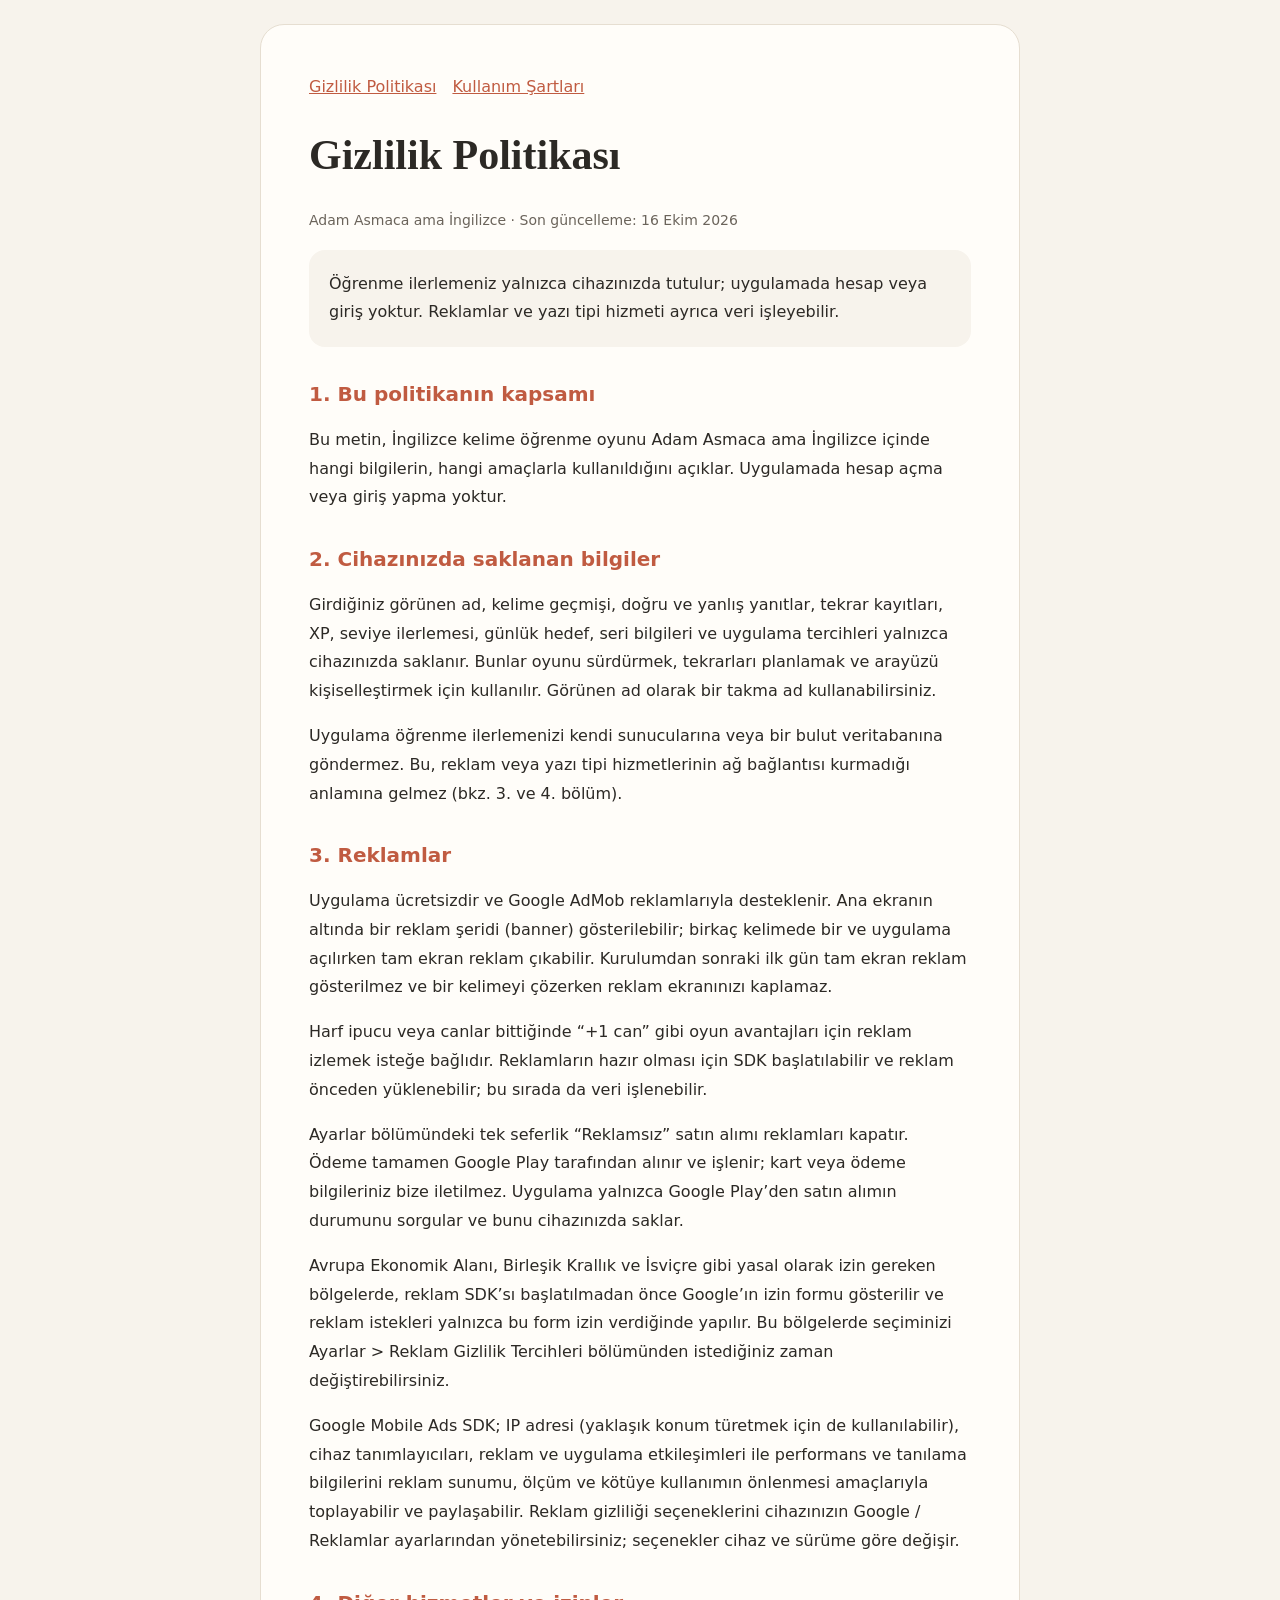
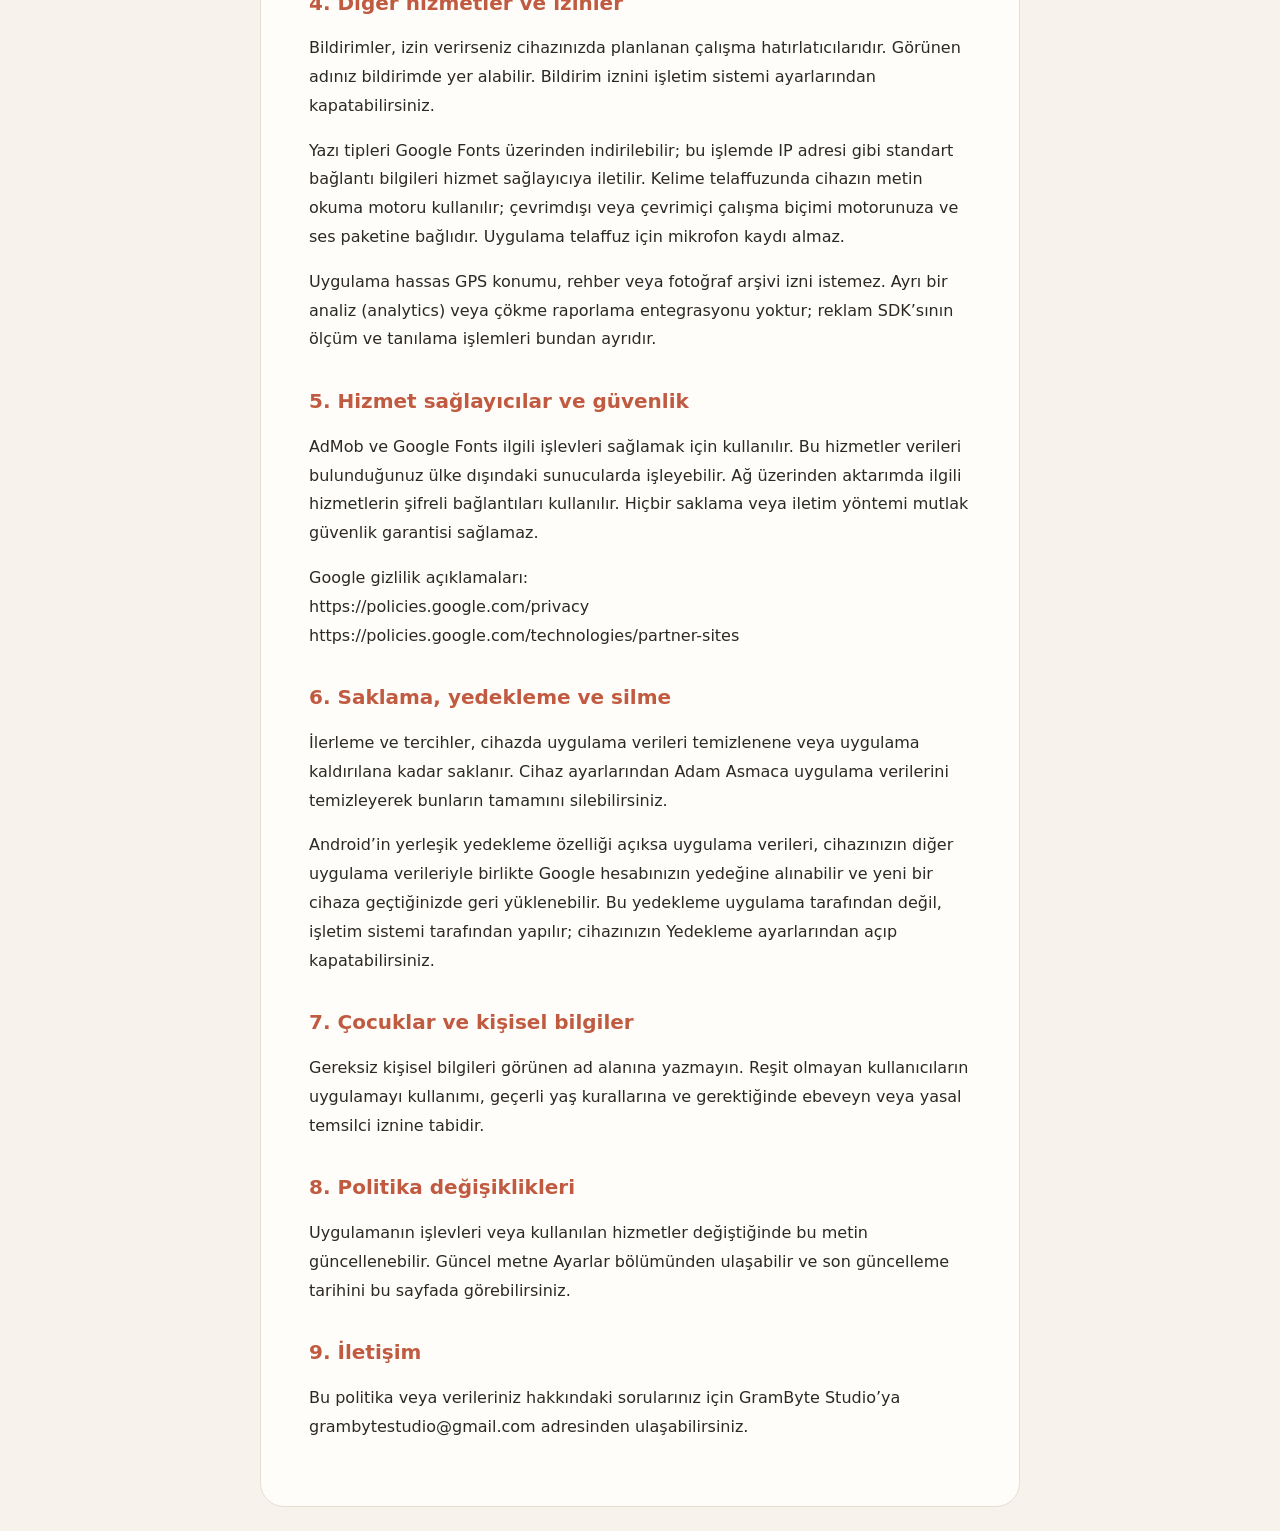
==== adam-asmaca/gizlilik.html @ 8c563425 "Adam asmaca gizlilik ve kullanım şartları" ====
<!DOCTYPE html>
<html lang="tr">
<head>
<meta charset="utf-8">
<meta name="viewport" content="width=device-width, initial-scale=1">
<title>Gizlilik Politikası — Adam Asmaca ama İngilizce</title>
<style>
:root { color-scheme: light dark; --bg:#f7f3ec; --paper:#fffdf9; --ink:#2c2925; --muted:#6b645b; --accent:#c05b41; --line:#e6ded1; }
@media(prefers-color-scheme:dark) { :root { --bg:#1a1714; --paper:#242019; --ink:#f3ede4; --muted:#b7ac9e; --accent:#f2a48f; --line:#3a332b; } }
* { box-sizing:border-box; }
body { margin:0; padding:24px 16px; background:var(--bg); color:var(--ink); font-family:system-ui,sans-serif; line-height:1.8; }
main { max-width:760px; margin:auto; padding:clamp(20px,5vw,48px); border:1px solid var(--line); border-radius:24px; background:var(--paper); }
h1 { font-family:Georgia,serif; font-size:clamp(28px,6vw,42px); line-height:1.2; }
h2 { font-size:20px; line-height:1.5; margin-top:32px; color:var(--accent); }
p { overflow-wrap:anywhere; }
nav { display:flex; flex-wrap:wrap; gap:16px; }
a { color:var(--accent); }
.date { color:var(--muted); font-size:14px; }
.summary { background:var(--bg); border-radius:16px; padding:20px; }
</style>
</head>
<body><main>
<nav aria-label="Yasal belgeler"><a href="gizlilik.html">Gizlilik Politikası</a><a href="kullanim-sartlari.html">Kullanım Şartları</a></nav>
<h1>Gizlilik Politikası</h1>
<p class="date">Adam Asmaca ama İngilizce · Son güncelleme: 16 Ekim 2026</p>
<p class="summary">Öğrenme ilerlemeniz yalnızca cihazınızda tutulur; uygulamada hesap veya giriş yoktur. Reklamlar ve yazı tipi hizmeti ayrıca veri işleyebilir.</p>
<section><h2>1. Bu politikanın kapsamı</h2><p>Bu metin, İngilizce kelime öğrenme oyunu Adam Asmaca ama İngilizce içinde hangi bilgilerin, hangi amaçlarla kullanıldığını açıklar. Uygulamada hesap açma veya giriş yapma yoktur.</p></section>
<section><h2>2. Cihazınızda saklanan bilgiler</h2><p>Girdiğiniz görünen ad, kelime geçmişi, doğru ve yanlış yanıtlar, tekrar kayıtları, XP, seviye ilerlemesi, günlük hedef, seri bilgileri ve uygulama tercihleri yalnızca cihazınızda saklanır. Bunlar oyunu sürdürmek, tekrarları planlamak ve arayüzü kişiselleştirmek için kullanılır. Görünen ad olarak bir takma ad kullanabilirsiniz.</p>
<p>Uygulama öğrenme ilerlemenizi kendi sunucularına veya bir bulut veritabanına göndermez. Bu, reklam veya yazı tipi hizmetlerinin ağ bağlantısı kurmadığı anlamına gelmez (bkz. 3. ve 4. bölüm).</p></section>
<section><h2>3. Reklamlar</h2><p>Uygulama ücretsizdir ve Google AdMob reklamlarıyla desteklenir. Ana ekranın altında bir reklam şeridi (banner) gösterilebilir; birkaç kelimede bir ve uygulama açılırken tam ekran reklam çıkabilir. Kurulumdan sonraki ilk gün tam ekran reklam gösterilmez ve bir kelimeyi çözerken reklam ekranınızı kaplamaz.</p>
<p>Harf ipucu veya canlar bittiğinde “+1 can” gibi oyun avantajları için reklam izlemek isteğe bağlıdır. Reklamların hazır olması için SDK başlatılabilir ve reklam önceden yüklenebilir; bu sırada da veri işlenebilir.</p>
<p>Ayarlar bölümündeki tek seferlik “Reklamsız” satın alımı reklamları kapatır. Ödeme tamamen Google Play tarafından alınır ve işlenir; kart veya ödeme bilgileriniz bize iletilmez. Uygulama yalnızca Google Play’den satın alımın durumunu sorgular ve bunu cihazınızda saklar.</p>
<p>Avrupa Ekonomik Alanı, Birleşik Krallık ve İsviçre gibi yasal olarak izin gereken bölgelerde, reklam SDK’sı başlatılmadan önce Google’ın izin formu gösterilir ve reklam istekleri yalnızca bu form izin verdiğinde yapılır. Bu bölgelerde seçiminizi Ayarlar &gt; Reklam Gizlilik Tercihleri bölümünden istediğiniz zaman değiştirebilirsiniz.</p>
<p>Google Mobile Ads SDK; IP adresi (yaklaşık konum türetmek için de kullanılabilir), cihaz tanımlayıcıları, reklam ve uygulama etkileşimleri ile performans ve tanılama bilgilerini reklam sunumu, ölçüm ve kötüye kullanımın önlenmesi amaçlarıyla toplayabilir ve paylaşabilir. Reklam gizliliği seçeneklerini cihazınızın Google &#47; Reklamlar ayarlarından yönetebilirsiniz; seçenekler cihaz ve sürüme göre değişir.</p></section>
<section><h2>4. Diğer hizmetler ve izinler</h2><p>Bildirimler, izin verirseniz cihazınızda planlanan çalışma hatırlatıcılarıdır. Görünen adınız bildirimde yer alabilir. Bildirim iznini işletim sistemi ayarlarından kapatabilirsiniz.</p>
<p>Yazı tipleri Google Fonts üzerinden indirilebilir; bu işlemde IP adresi gibi standart bağlantı bilgileri hizmet sağlayıcıya iletilir. Kelime telaffuzunda cihazın metin okuma motoru kullanılır; çevrimdışı veya çevrimiçi çalışma biçimi motorunuza ve ses paketine bağlıdır. Uygulama telaffuz için mikrofon kaydı almaz.</p>
<p>Uygulama hassas GPS konumu, rehber veya fotoğraf arşivi izni istemez. Ayrı bir analiz (analytics) veya çökme raporlama entegrasyonu yoktur; reklam SDK’sının ölçüm ve tanılama işlemleri bundan ayrıdır.</p></section>
<section><h2>5. Hizmet sağlayıcılar ve güvenlik</h2><p>AdMob ve Google Fonts ilgili işlevleri sağlamak için kullanılır. Bu hizmetler verileri bulunduğunuz ülke dışındaki sunucularda işleyebilir. Ağ üzerinden aktarımda ilgili hizmetlerin şifreli bağlantıları kullanılır. Hiçbir saklama veya iletim yöntemi mutlak güvenlik garantisi sağlamaz.</p>
<p>Google gizlilik açıklamaları:<br>https:&#47;&#47;policies.google.com&#47;privacy<br>https:&#47;&#47;policies.google.com&#47;technologies&#47;partner-sites</p></section>
<section><h2>6. Saklama, yedekleme ve silme</h2><p>İlerleme ve tercihler, cihazda uygulama verileri temizlenene veya uygulama kaldırılana kadar saklanır. Cihaz ayarlarından Adam Asmaca uygulama verilerini temizleyerek bunların tamamını silebilirsiniz.</p>
<p>Android’in yerleşik yedekleme özelliği açıksa uygulama verileri, cihazınızın diğer uygulama verileriyle birlikte Google hesabınızın yedeğine alınabilir ve yeni bir cihaza geçtiğinizde geri yüklenebilir. Bu yedekleme uygulama tarafından değil, işletim sistemi tarafından yapılır; cihazınızın Yedekleme ayarlarından açıp kapatabilirsiniz.</p></section>
<section><h2>7. Çocuklar ve kişisel bilgiler</h2><p>Gereksiz kişisel bilgileri görünen ad alanına yazmayın. Reşit olmayan kullanıcıların uygulamayı kullanımı, geçerli yaş kurallarına ve gerektiğinde ebeveyn veya yasal temsilci iznine tabidir.</p></section>
<section><h2>8. Politika değişiklikleri</h2><p>Uygulamanın işlevleri veya kullanılan hizmetler değiştiğinde bu metin güncellenebilir. Güncel metne Ayarlar bölümünden ulaşabilir ve son güncelleme tarihini bu sayfada görebilirsiniz.</p></section>
<section><h2>9. İletişim</h2><p>Bu politika veya verileriniz hakkındaki sorularınız için GramByte Studio’ya grambytestudio@gmail.com adresinden ulaşabilirsiniz.</p></section>
</main></body></html>
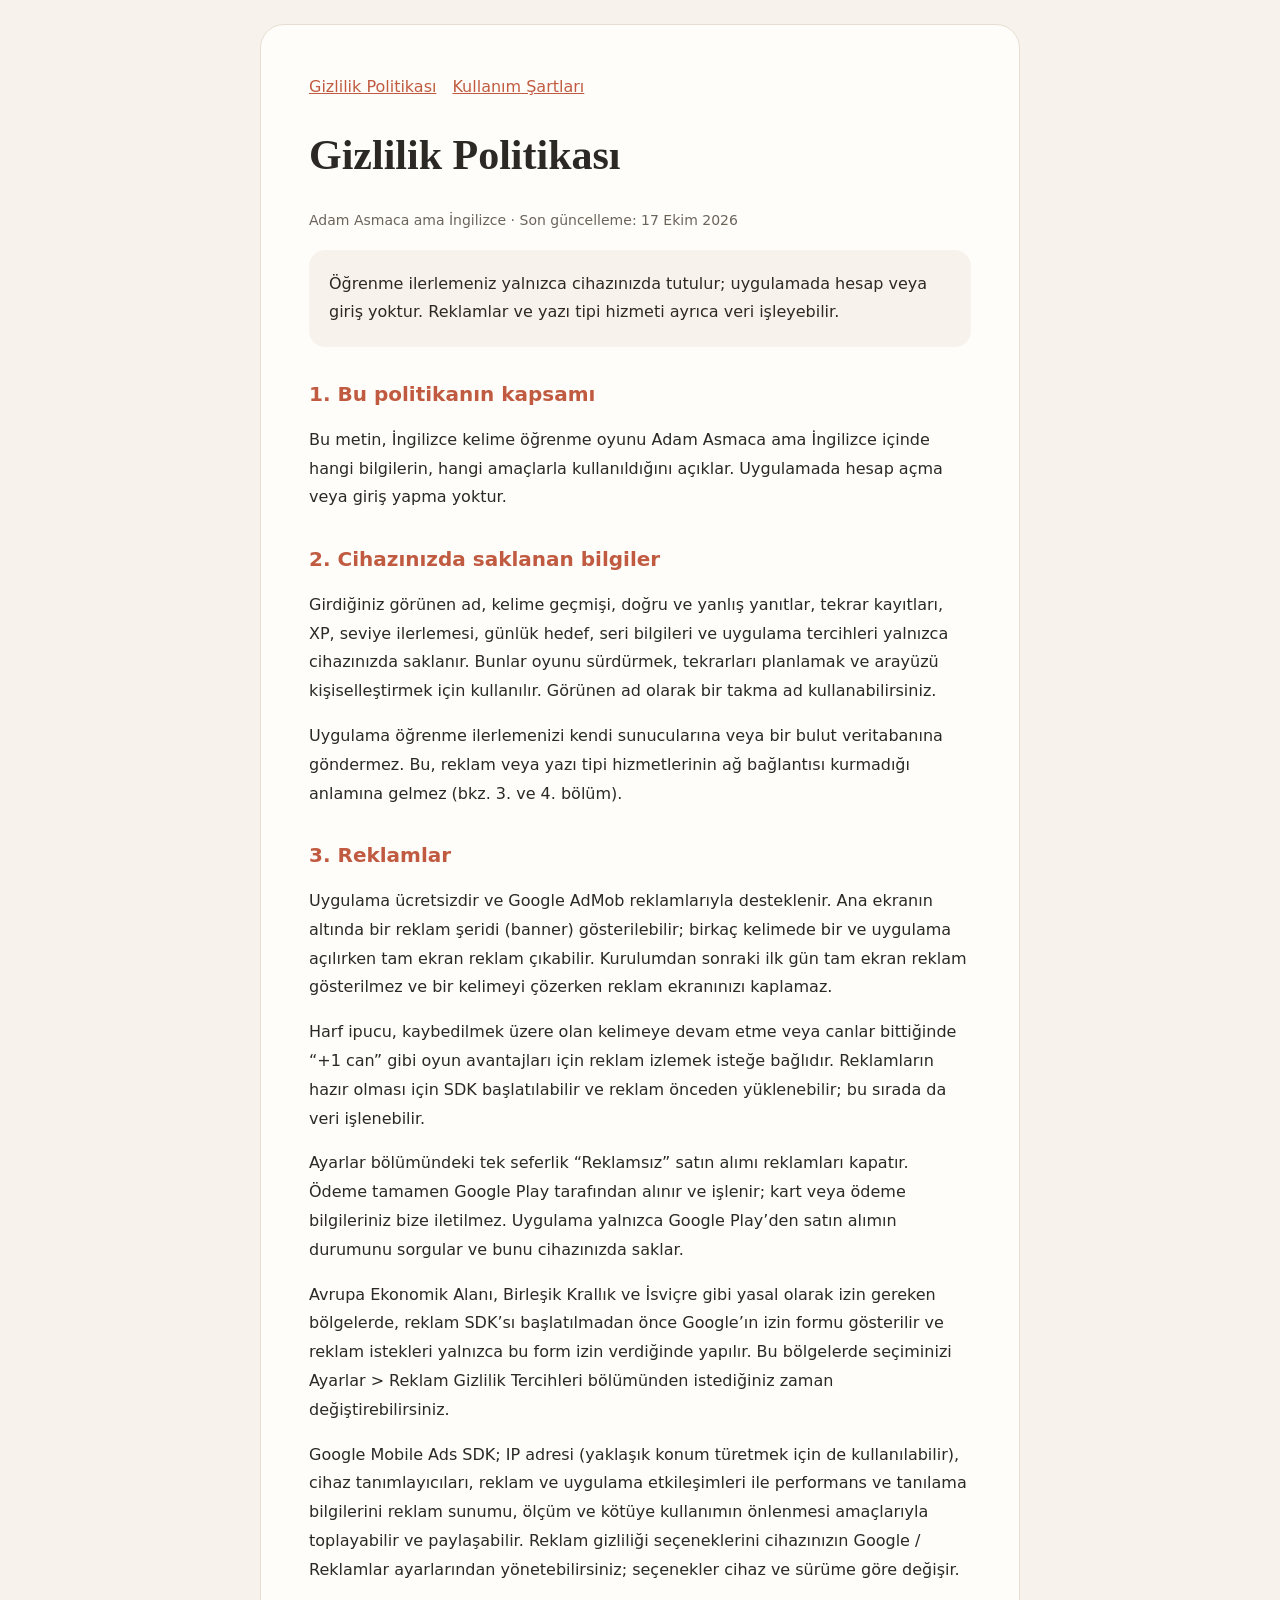
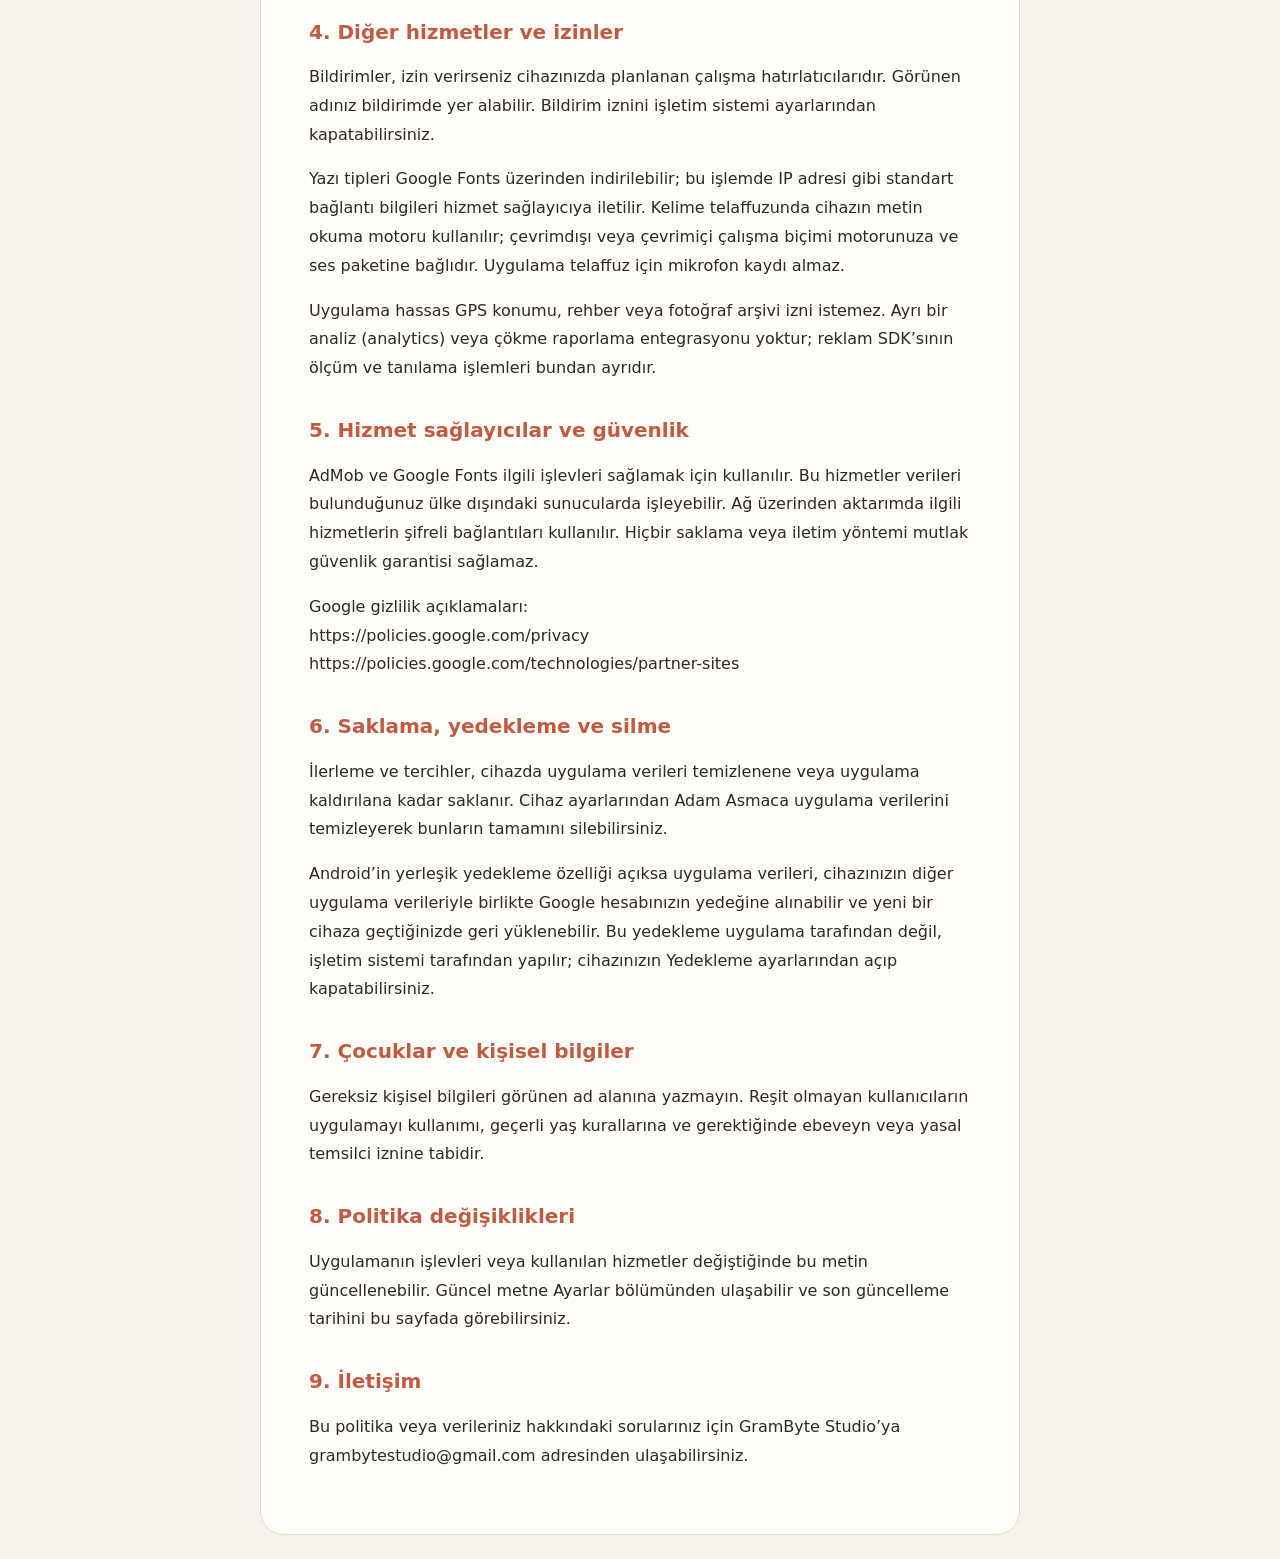
==== commit c7498de9: "Adam Asmaca gizlilik ve kullanım şartlarını güncelle (17 Ekim 2026)" ====
--- a/adam-asmaca/gizlilik.html
+++ b/adam-asmaca/gizlilik.html
@@ -22,13 +22,13 @@
 <body><main>
 <nav aria-label="Yasal belgeler"><a href="gizlilik.html">Gizlilik Politikası</a><a href="kullanim-sartlari.html">Kullanım Şartları</a></nav>
 <h1>Gizlilik Politikası</h1>
-<p class="date">Adam Asmaca ama İngilizce · Son güncelleme: 16 Ekim 2026</p>
+<p class="date">Adam Asmaca ama İngilizce · Son güncelleme: 17 Ekim 2026</p>
 <p class="summary">Öğrenme ilerlemeniz yalnızca cihazınızda tutulur; uygulamada hesap veya giriş yoktur. Reklamlar ve yazı tipi hizmeti ayrıca veri işleyebilir.</p>
 <section><h2>1. Bu politikanın kapsamı</h2><p>Bu metin, İngilizce kelime öğrenme oyunu Adam Asmaca ama İngilizce içinde hangi bilgilerin, hangi amaçlarla kullanıldığını açıklar. Uygulamada hesap açma veya giriş yapma yoktur.</p></section>
 <section><h2>2. Cihazınızda saklanan bilgiler</h2><p>Girdiğiniz görünen ad, kelime geçmişi, doğru ve yanlış yanıtlar, tekrar kayıtları, XP, seviye ilerlemesi, günlük hedef, seri bilgileri ve uygulama tercihleri yalnızca cihazınızda saklanır. Bunlar oyunu sürdürmek, tekrarları planlamak ve arayüzü kişiselleştirmek için kullanılır. Görünen ad olarak bir takma ad kullanabilirsiniz.</p>
 <p>Uygulama öğrenme ilerlemenizi kendi sunucularına veya bir bulut veritabanına göndermez. Bu, reklam veya yazı tipi hizmetlerinin ağ bağlantısı kurmadığı anlamına gelmez (bkz. 3. ve 4. bölüm).</p></section>
 <section><h2>3. Reklamlar</h2><p>Uygulama ücretsizdir ve Google AdMob reklamlarıyla desteklenir. Ana ekranın altında bir reklam şeridi (banner) gösterilebilir; birkaç kelimede bir ve uygulama açılırken tam ekran reklam çıkabilir. Kurulumdan sonraki ilk gün tam ekran reklam gösterilmez ve bir kelimeyi çözerken reklam ekranınızı kaplamaz.</p>
-<p>Harf ipucu veya canlar bittiğinde “+1 can” gibi oyun avantajları için reklam izlemek isteğe bağlıdır. Reklamların hazır olması için SDK başlatılabilir ve reklam önceden yüklenebilir; bu sırada da veri işlenebilir.</p>
+<p>Harf ipucu, kaybedilmek üzere olan kelimeye devam etme veya canlar bittiğinde “+1 can” gibi oyun avantajları için reklam izlemek isteğe bağlıdır. Reklamların hazır olması için SDK başlatılabilir ve reklam önceden yüklenebilir; bu sırada da veri işlenebilir.</p>
 <p>Ayarlar bölümündeki tek seferlik “Reklamsız” satın alımı reklamları kapatır. Ödeme tamamen Google Play tarafından alınır ve işlenir; kart veya ödeme bilgileriniz bize iletilmez. Uygulama yalnızca Google Play’den satın alımın durumunu sorgular ve bunu cihazınızda saklar.</p>
 <p>Avrupa Ekonomik Alanı, Birleşik Krallık ve İsviçre gibi yasal olarak izin gereken bölgelerde, reklam SDK’sı başlatılmadan önce Google’ın izin formu gösterilir ve reklam istekleri yalnızca bu form izin verdiğinde yapılır. Bu bölgelerde seçiminizi Ayarlar &gt; Reklam Gizlilik Tercihleri bölümünden istediğiniz zaman değiştirebilirsiniz.</p>
 <p>Google Mobile Ads SDK; IP adresi (yaklaşık konum türetmek için de kullanılabilir), cihaz tanımlayıcıları, reklam ve uygulama etkileşimleri ile performans ve tanılama bilgilerini reklam sunumu, ölçüm ve kötüye kullanımın önlenmesi amaçlarıyla toplayabilir ve paylaşabilir. Reklam gizliliği seçeneklerini cihazınızın Google &#47; Reklamlar ayarlarından yönetebilirsiniz; seçenekler cihaz ve sürüme göre değişir.</p></section>
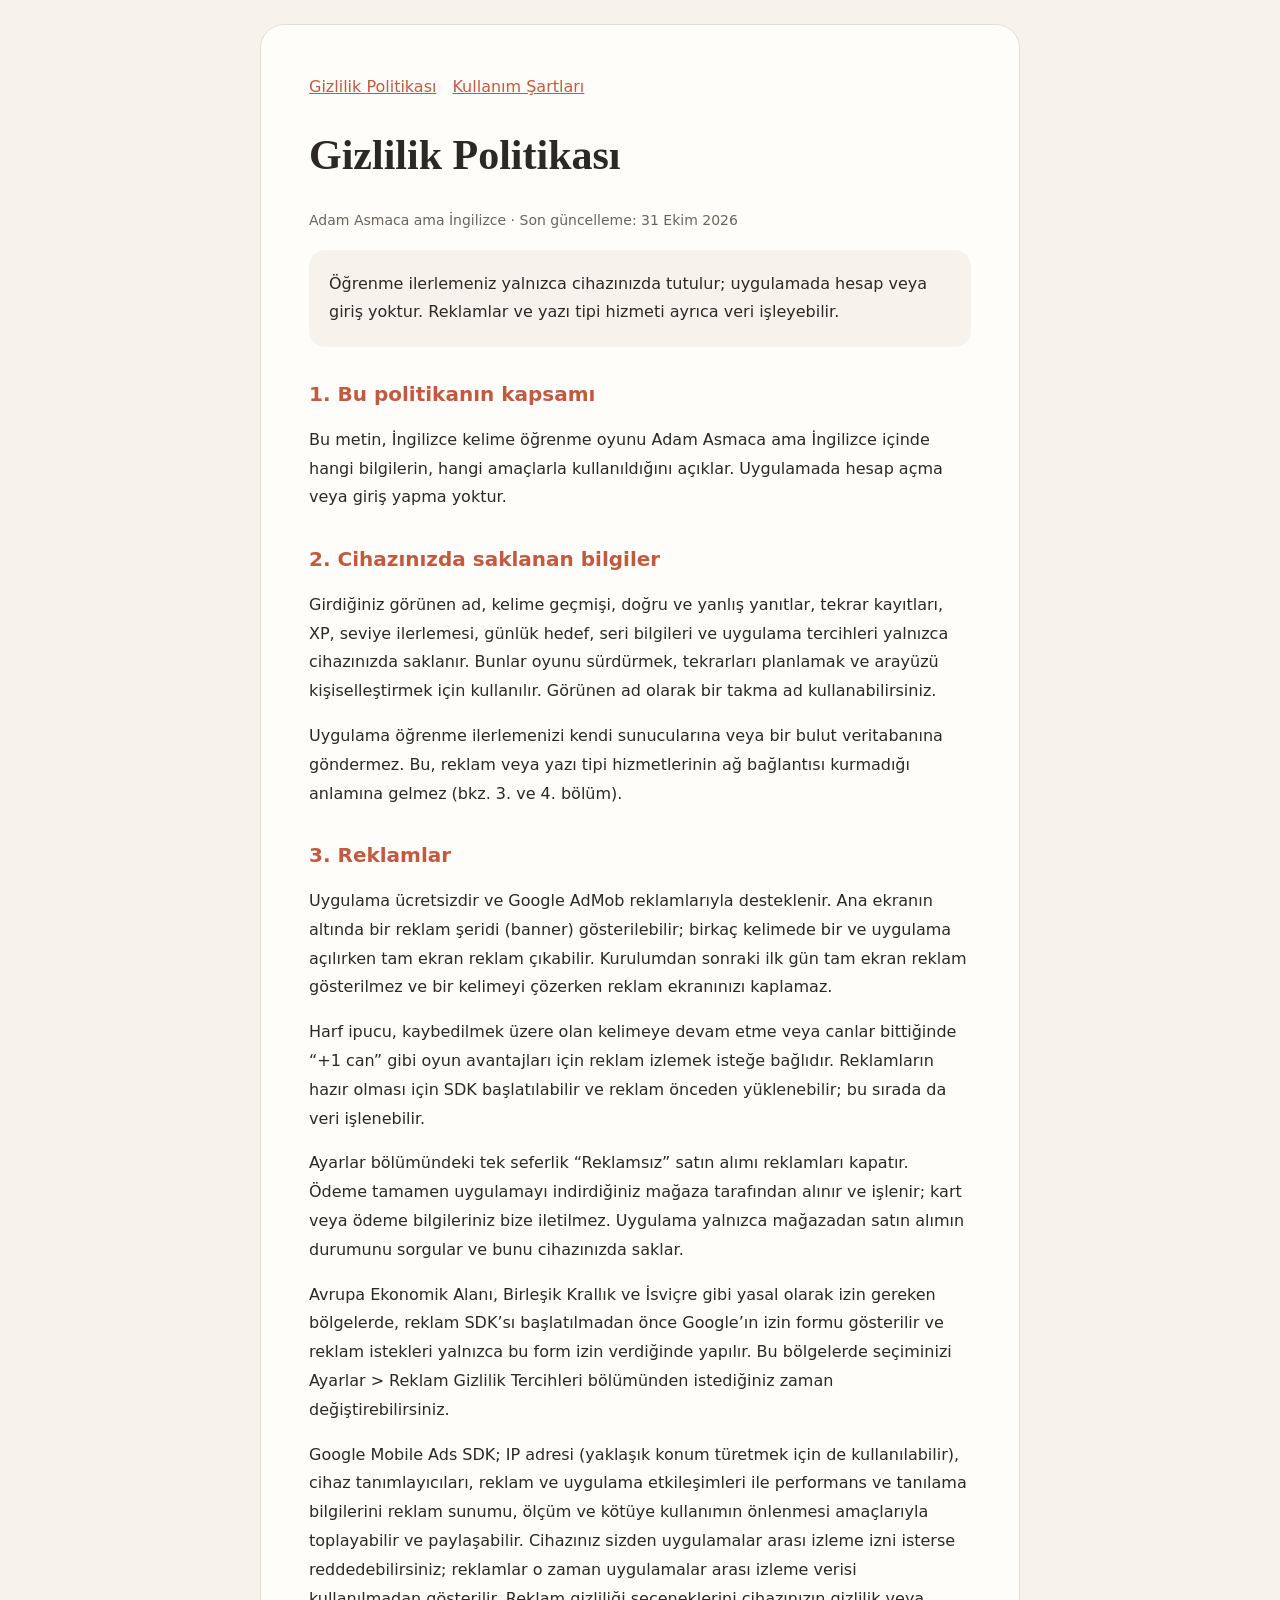
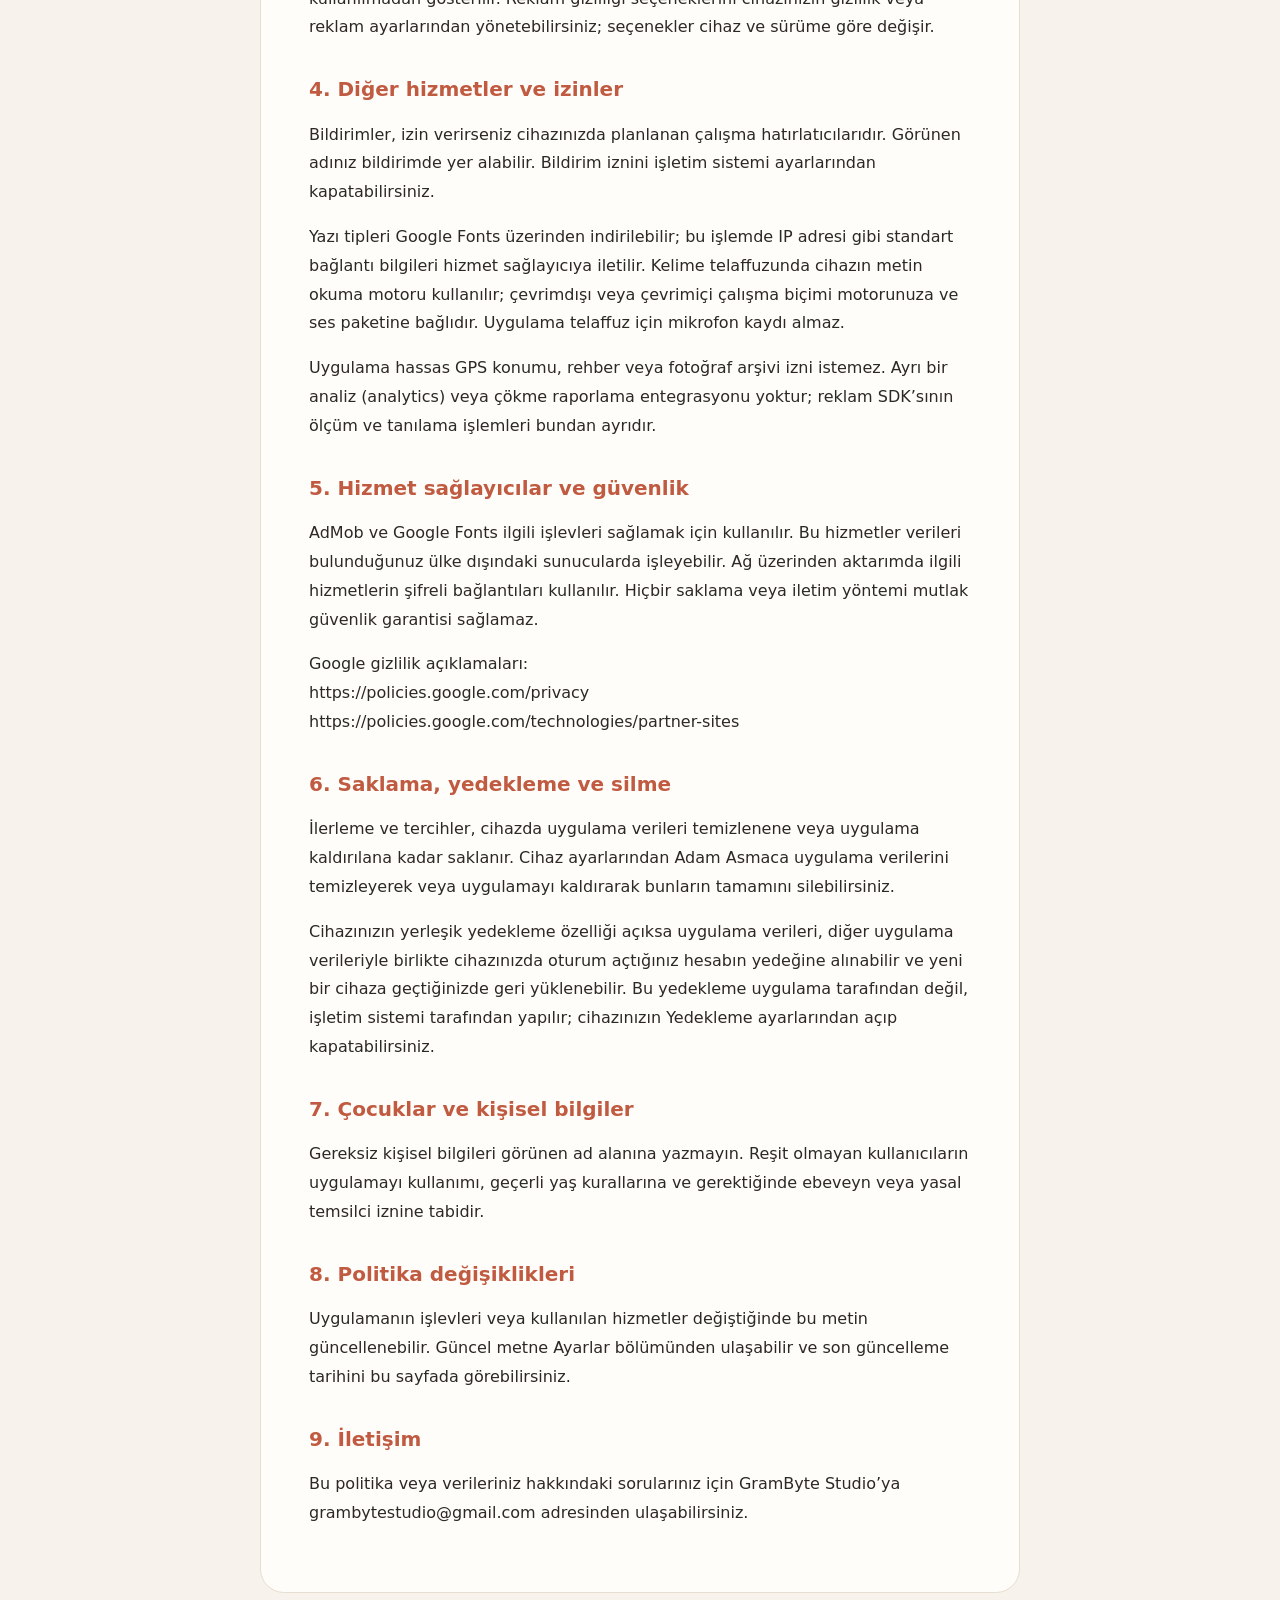
==== commit 236a25e1: "Adam Asmaca gizlilik ve kullanım şartlarını güncelle (31 Ekim 2026)" ====
--- a/adam-asmaca/gizlilik.html
+++ b/adam-asmaca/gizlilik.html
@@ -22,23 +22,23 @@
 <body><main>
 <nav aria-label="Yasal belgeler"><a href="gizlilik.html">Gizlilik Politikası</a><a href="kullanim-sartlari.html">Kullanım Şartları</a></nav>
 <h1>Gizlilik Politikası</h1>
-<p class="date">Adam Asmaca ama İngilizce · Son güncelleme: 17 Ekim 2026</p>
+<p class="date">Adam Asmaca ama İngilizce · Son güncelleme: 31 Ekim 2026</p>
 <p class="summary">Öğrenme ilerlemeniz yalnızca cihazınızda tutulur; uygulamada hesap veya giriş yoktur. Reklamlar ve yazı tipi hizmeti ayrıca veri işleyebilir.</p>
 <section><h2>1. Bu politikanın kapsamı</h2><p>Bu metin, İngilizce kelime öğrenme oyunu Adam Asmaca ama İngilizce içinde hangi bilgilerin, hangi amaçlarla kullanıldığını açıklar. Uygulamada hesap açma veya giriş yapma yoktur.</p></section>
 <section><h2>2. Cihazınızda saklanan bilgiler</h2><p>Girdiğiniz görünen ad, kelime geçmişi, doğru ve yanlış yanıtlar, tekrar kayıtları, XP, seviye ilerlemesi, günlük hedef, seri bilgileri ve uygulama tercihleri yalnızca cihazınızda saklanır. Bunlar oyunu sürdürmek, tekrarları planlamak ve arayüzü kişiselleştirmek için kullanılır. Görünen ad olarak bir takma ad kullanabilirsiniz.</p>
 <p>Uygulama öğrenme ilerlemenizi kendi sunucularına veya bir bulut veritabanına göndermez. Bu, reklam veya yazı tipi hizmetlerinin ağ bağlantısı kurmadığı anlamına gelmez (bkz. 3. ve 4. bölüm).</p></section>
 <section><h2>3. Reklamlar</h2><p>Uygulama ücretsizdir ve Google AdMob reklamlarıyla desteklenir. Ana ekranın altında bir reklam şeridi (banner) gösterilebilir; birkaç kelimede bir ve uygulama açılırken tam ekran reklam çıkabilir. Kurulumdan sonraki ilk gün tam ekran reklam gösterilmez ve bir kelimeyi çözerken reklam ekranınızı kaplamaz.</p>
 <p>Harf ipucu, kaybedilmek üzere olan kelimeye devam etme veya canlar bittiğinde “+1 can” gibi oyun avantajları için reklam izlemek isteğe bağlıdır. Reklamların hazır olması için SDK başlatılabilir ve reklam önceden yüklenebilir; bu sırada da veri işlenebilir.</p>
-<p>Ayarlar bölümündeki tek seferlik “Reklamsız” satın alımı reklamları kapatır. Ödeme tamamen Google Play tarafından alınır ve işlenir; kart veya ödeme bilgileriniz bize iletilmez. Uygulama yalnızca Google Play’den satın alımın durumunu sorgular ve bunu cihazınızda saklar.</p>
+<p>Ayarlar bölümündeki tek seferlik “Reklamsız” satın alımı reklamları kapatır. Ödeme tamamen uygulamayı indirdiğiniz mağaza tarafından alınır ve işlenir; kart veya ödeme bilgileriniz bize iletilmez. Uygulama yalnızca mağazadan satın alımın durumunu sorgular ve bunu cihazınızda saklar.</p>
 <p>Avrupa Ekonomik Alanı, Birleşik Krallık ve İsviçre gibi yasal olarak izin gereken bölgelerde, reklam SDK’sı başlatılmadan önce Google’ın izin formu gösterilir ve reklam istekleri yalnızca bu form izin verdiğinde yapılır. Bu bölgelerde seçiminizi Ayarlar &gt; Reklam Gizlilik Tercihleri bölümünden istediğiniz zaman değiştirebilirsiniz.</p>
-<p>Google Mobile Ads SDK; IP adresi (yaklaşık konum türetmek için de kullanılabilir), cihaz tanımlayıcıları, reklam ve uygulama etkileşimleri ile performans ve tanılama bilgilerini reklam sunumu, ölçüm ve kötüye kullanımın önlenmesi amaçlarıyla toplayabilir ve paylaşabilir. Reklam gizliliği seçeneklerini cihazınızın Google &#47; Reklamlar ayarlarından yönetebilirsiniz; seçenekler cihaz ve sürüme göre değişir.</p></section>
+<p>Google Mobile Ads SDK; IP adresi (yaklaşık konum türetmek için de kullanılabilir), cihaz tanımlayıcıları, reklam ve uygulama etkileşimleri ile performans ve tanılama bilgilerini reklam sunumu, ölçüm ve kötüye kullanımın önlenmesi amaçlarıyla toplayabilir ve paylaşabilir. Cihazınız sizden uygulamalar arası izleme izni isterse reddedebilirsiniz; reklamlar o zaman uygulamalar arası izleme verisi kullanılmadan gösterilir. Reklam gizliliği seçeneklerini cihazınızın gizlilik veya reklam ayarlarından yönetebilirsiniz; seçenekler cihaz ve sürüme göre değişir.</p></section>
 <section><h2>4. Diğer hizmetler ve izinler</h2><p>Bildirimler, izin verirseniz cihazınızda planlanan çalışma hatırlatıcılarıdır. Görünen adınız bildirimde yer alabilir. Bildirim iznini işletim sistemi ayarlarından kapatabilirsiniz.</p>
 <p>Yazı tipleri Google Fonts üzerinden indirilebilir; bu işlemde IP adresi gibi standart bağlantı bilgileri hizmet sağlayıcıya iletilir. Kelime telaffuzunda cihazın metin okuma motoru kullanılır; çevrimdışı veya çevrimiçi çalışma biçimi motorunuza ve ses paketine bağlıdır. Uygulama telaffuz için mikrofon kaydı almaz.</p>
 <p>Uygulama hassas GPS konumu, rehber veya fotoğraf arşivi izni istemez. Ayrı bir analiz (analytics) veya çökme raporlama entegrasyonu yoktur; reklam SDK’sının ölçüm ve tanılama işlemleri bundan ayrıdır.</p></section>
 <section><h2>5. Hizmet sağlayıcılar ve güvenlik</h2><p>AdMob ve Google Fonts ilgili işlevleri sağlamak için kullanılır. Bu hizmetler verileri bulunduğunuz ülke dışındaki sunucularda işleyebilir. Ağ üzerinden aktarımda ilgili hizmetlerin şifreli bağlantıları kullanılır. Hiçbir saklama veya iletim yöntemi mutlak güvenlik garantisi sağlamaz.</p>
 <p>Google gizlilik açıklamaları:<br>https:&#47;&#47;policies.google.com&#47;privacy<br>https:&#47;&#47;policies.google.com&#47;technologies&#47;partner-sites</p></section>
-<section><h2>6. Saklama, yedekleme ve silme</h2><p>İlerleme ve tercihler, cihazda uygulama verileri temizlenene veya uygulama kaldırılana kadar saklanır. Cihaz ayarlarından Adam Asmaca uygulama verilerini temizleyerek bunların tamamını silebilirsiniz.</p>
-<p>Android’in yerleşik yedekleme özelliği açıksa uygulama verileri, cihazınızın diğer uygulama verileriyle birlikte Google hesabınızın yedeğine alınabilir ve yeni bir cihaza geçtiğinizde geri yüklenebilir. Bu yedekleme uygulama tarafından değil, işletim sistemi tarafından yapılır; cihazınızın Yedekleme ayarlarından açıp kapatabilirsiniz.</p></section>
+<section><h2>6. Saklama, yedekleme ve silme</h2><p>İlerleme ve tercihler, cihazda uygulama verileri temizlenene veya uygulama kaldırılana kadar saklanır. Cihaz ayarlarından Adam Asmaca uygulama verilerini temizleyerek veya uygulamayı kaldırarak bunların tamamını silebilirsiniz.</p>
+<p>Cihazınızın yerleşik yedekleme özelliği açıksa uygulama verileri, diğer uygulama verileriyle birlikte cihazınızda oturum açtığınız hesabın yedeğine alınabilir ve yeni bir cihaza geçtiğinizde geri yüklenebilir. Bu yedekleme uygulama tarafından değil, işletim sistemi tarafından yapılır; cihazınızın Yedekleme ayarlarından açıp kapatabilirsiniz.</p></section>
 <section><h2>7. Çocuklar ve kişisel bilgiler</h2><p>Gereksiz kişisel bilgileri görünen ad alanına yazmayın. Reşit olmayan kullanıcıların uygulamayı kullanımı, geçerli yaş kurallarına ve gerektiğinde ebeveyn veya yasal temsilci iznine tabidir.</p></section>
 <section><h2>8. Politika değişiklikleri</h2><p>Uygulamanın işlevleri veya kullanılan hizmetler değiştiğinde bu metin güncellenebilir. Güncel metne Ayarlar bölümünden ulaşabilir ve son güncelleme tarihini bu sayfada görebilirsiniz.</p></section>
 <section><h2>9. İletişim</h2><p>Bu politika veya verileriniz hakkındaki sorularınız için GramByte Studio’ya grambytestudio@gmail.com adresinden ulaşabilirsiniz.</p></section>
